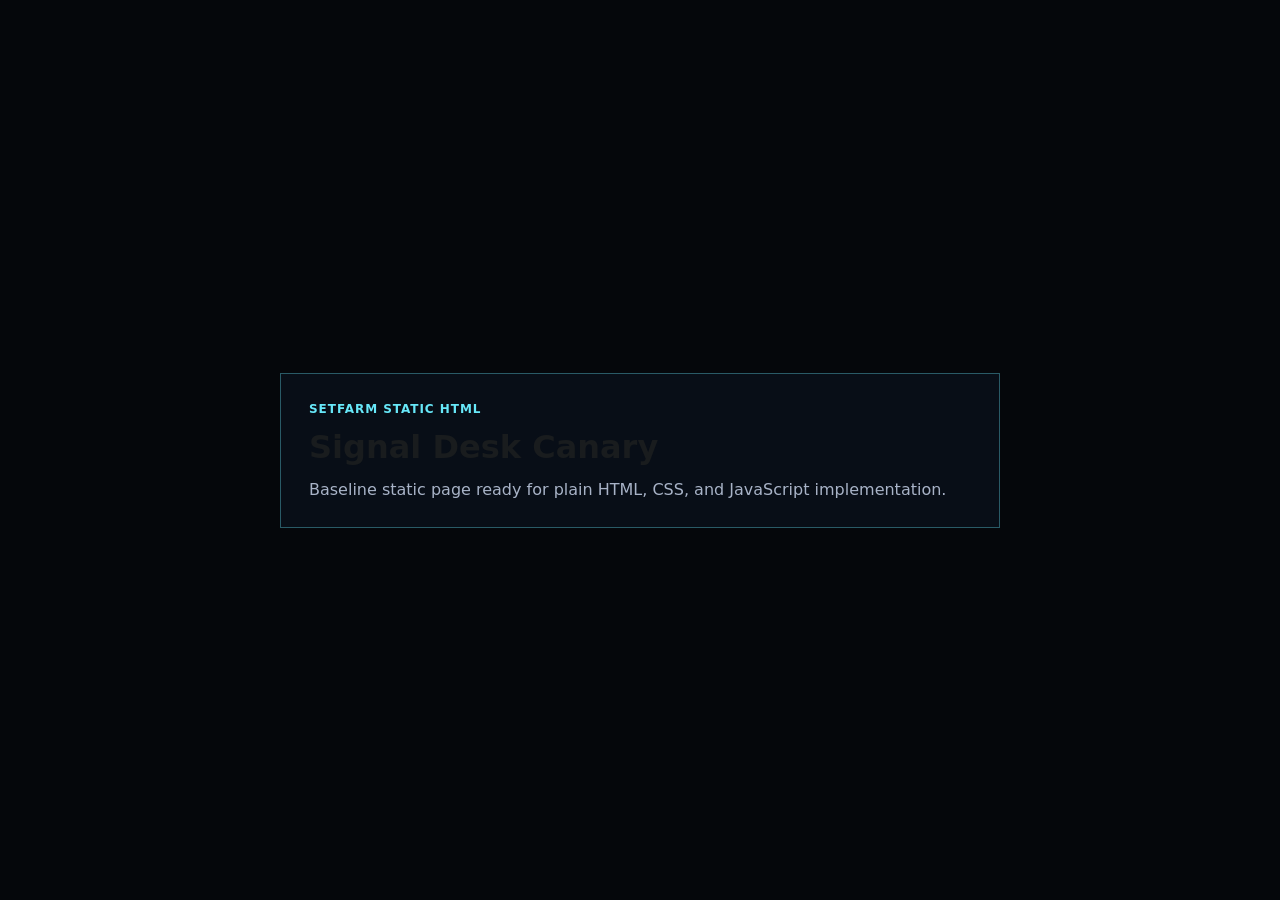
==== index.html @ fb51433f "chore: scaffold static html app" ====
<!doctype html>
<html lang="en">
  <head>
    <meta charset="UTF-8" />
    <meta name="viewport" content="width=device-width, initial-scale=1.0" />
    <title>Signal Desk Canary</title>
    <link rel="stylesheet" href="assets/css/styles.css" />
  </head>
  <body>
    <main data-setfarm-root="baseline" data-testid="setfarm-app-root" class="app-shell">
      <section class="hero">
        <p class="eyebrow">Setfarm Static HTML</p>
        <h1>Signal Desk Canary</h1>
        <p class="summary">Baseline static page ready for plain HTML, CSS, and JavaScript implementation.</p>
      </section>
    </main>
    <script src="assets/js/app.js" defer></script>
    <script src="assets/js/test-bridge.js" defer></script>
  </body>
</html>
---- assets/css/styles.css ----
@import "../../stitch/design-tokens.css";

:root {
  color-scheme: dark;
  font-family: var(--font-family-base, ui-sans-serif, system-ui, -apple-system, BlinkMacSystemFont, "Segoe UI", sans-serif);
  background: var(--color-background, #05070b);
  color: var(--color-on-background, #e5f7ff);
}

* {
  box-sizing: border-box;
}

body {
  margin: 0;
  min-width: 320px;
  min-height: 100vh;
  background: #05070b;
}

.app-shell {
  min-height: 100vh;
  display: grid;
  place-items: center;
  padding: 32px;
}

.hero {
  width: min(720px, 100%);
  border: 1px solid rgba(103, 232, 249, 0.35);
  background: rgba(9, 16, 26, 0.82);
  padding: 28px;
}

.eyebrow {
  margin: 0 0 12px;
  color: #67e8f9;
  font-size: 12px;
  font-weight: 800;
  letter-spacing: 0.08em;
  text-transform: uppercase;
}

h1 {
  margin: 0;
  font-size: 32px;
}

.summary {
  margin: 14px 0 0;
  color: #a8b3c7;
}
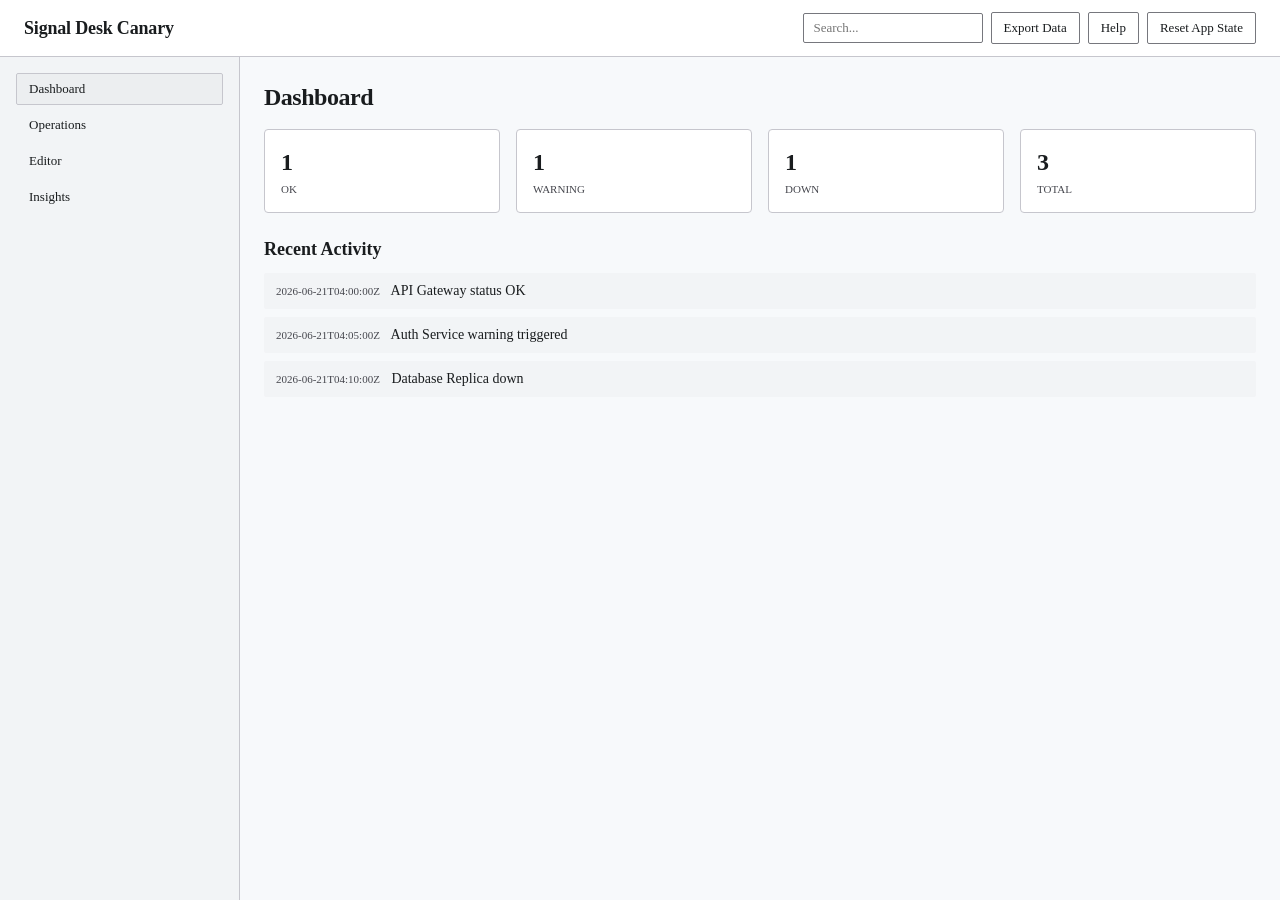
==== commit 22ecff4b: "feat: US-001 - Signal Desk Canary - app shell, state and persistence" ====
--- a/index.html
+++ b/index.html
@@ -7,13 +7,85 @@
     <link rel="stylesheet" href="assets/css/styles.css" />
   </head>
   <body>
-    <main data-setfarm-root="baseline" data-testid="setfarm-app-root" class="app-shell">
-      <section class="hero">
-        <p class="eyebrow">Setfarm Static HTML</p>
-        <h1>Signal Desk Canary</h1>
-        <p class="summary">Baseline static page ready for plain HTML, CSS, and JavaScript implementation.</p>
-      </section>
-    </main>
+    <div class="app-shell" data-setfarm-root="baseline" data-testid="setfarm-app-root">
+      <header class="app-header">
+        <div class="brand">Signal Desk Canary</div>
+        <div class="global-actions">
+          <input
+            type="text"
+            class="search-input"
+            placeholder="Search..."
+            aria-label="Search"
+            data-action-id="global-search"
+            oninput="app.handleSearch(this.value)"
+          />
+          <button type="button" data-action-id="export-data" onclick="app.exportData()">Export Data</button>
+          <button type="button" data-action-id="help" onclick="app.showHelp()">Help</button>
+          <button type="button" data-action-id="reset-app-state" onclick="app.reset()">Reset App State</button>
+        </div>
+      </header>
+      <div class="app-body">
+        <aside class="app-sidebar">
+          <nav class="main-nav">
+            <button type="button" data-nav="dashboard" onclick="app.navigate('dashboard')">Dashboard</button>
+            <button type="button" data-nav="operations" onclick="app.navigate('operations')">Operations</button>
+            <button type="button" data-nav="editor" onclick="app.navigate('editor')">Editor</button>
+            <button type="button" data-nav="insights" onclick="app.navigate('insights')">Insights</button>
+          </nav>
+        </aside>
+        <main class="app-content" id="app-content">
+          <!-- Content rendered by app.js -->
+        </main>
+      </div>
+    </div>
+
+    <script src="assets/js/signal-desk-canary.state.js"></script>
+    <script src="assets/js/signal-desk-canary.storage.js"></script>
+    <script id="seed-data" type="application/json">
+{
+  "signals": [
+    {
+      "id": "sig-001",
+      "name": "API Gateway",
+      "status": "ok",
+      "description": "Primary API gateway health"
+    },
+    {
+      "id": "sig-002",
+      "name": "Auth Service",
+      "status": "warn",
+      "description": "Authentication latency elevated"
+    },
+    {
+      "id": "sig-003",
+      "name": "Database Replica",
+      "status": "down",
+      "description": "Replica sync lag critical"
+    }
+  ],
+  "activities": [
+    {
+      "id": "evt-001",
+      "message": "API Gateway status OK",
+      "timestamp": "2026-06-21T04:00:00Z"
+    },
+    {
+      "id": "evt-002",
+      "message": "Auth Service warning triggered",
+      "timestamp": "2026-06-21T04:05:00Z"
+    },
+    {
+      "id": "evt-003",
+      "message": "Database Replica down",
+      "timestamp": "2026-06-21T04:10:00Z"
+    }
+  ],
+  "preferences": {
+    "theme": "light",
+    "refreshInterval": 30
+  }
+}
+    </script>
     <script src="assets/js/app.js" defer></script>
     <script src="assets/js/test-bridge.js" defer></script>
   </body>
--- a/assets/css/styles.css
+++ b/assets/css/styles.css
@@ -1,10 +1,10 @@
 @import "../../stitch/design-tokens.css";
 
 :root {
-  color-scheme: dark;
-  font-family: var(--font-family-base, ui-sans-serif, system-ui, -apple-system, BlinkMacSystemFont, "Segoe UI", sans-serif);
-  background: var(--color-background, #05070b);
-  color: var(--color-on-background, #e5f7ff);
+  color-scheme: light;
+  font-family: var(--font-family-base, Inter, ui-sans-serif, system-ui, -apple-system, BlinkMacSystemFont, "Segoe UI", sans-serif);
+  background: var(--color-background, #f7f9fb);
+  color: var(--color-on-background, #191c1e);
 }
 
 * {
@@ -15,38 +15,366 @@
   margin: 0;
   min-width: 320px;
   min-height: 100vh;
-  background: #05070b;
+  background: var(--color-background, #f7f9fb);
+  color: var(--color-on-background, #191c1e);
+  font-family: var(--font-body-md, Inter, sans-serif);
+  font-size: 14px;
+  line-height: 20px;
 }
 
 .app-shell {
   min-height: 100vh;
   display: grid;
-  place-items: center;
-  padding: 32px;
-}
-
-.hero {
-  width: min(720px, 100%);
-  border: 1px solid rgba(103, 232, 249, 0.35);
-  background: rgba(9, 16, 26, 0.82);
-  padding: 28px;
-}
-
-.eyebrow {
-  margin: 0 0 12px;
-  color: #67e8f9;
+  grid-template-rows: auto 1fr;
+}
+
+.app-header {
+  display: flex;
+  align-items: center;
+  justify-content: space-between;
+  gap: 16px;
+  padding: 12px 24px;
+  background: var(--color-surface-container-lowest, #ffffff);
+  border-bottom: 1px solid var(--color-outline-variant, #c6c6cd);
+}
+
+.brand {
+  font-family: var(--font-headline-md, Inter, sans-serif);
+  font-size: 18px;
+  font-weight: 600;
+  line-height: 24px;
+  letter-spacing: -0.01em;
+  color: var(--color-on-surface, #191c1e);
+}
+
+.global-actions {
+  display: flex;
+  align-items: center;
+  gap: 8px;
+  flex-wrap: wrap;
+}
+
+.app-body {
+  display: grid;
+  grid-template-columns: 240px 1fr;
+  min-height: 0;
+}
+
+.app-sidebar {
+  background: var(--color-surface-container-low, #f2f4f6);
+  border-right: 1px solid var(--color-outline-variant, #c6c6cd);
+  padding: 16px;
+}
+
+.main-nav {
+  display: flex;
+  flex-direction: column;
+  gap: 4px;
+}
+
+.main-nav button,
+.global-actions button,
+.toolbar button,
+.form-actions button,
+.data-table button {
+  appearance: none;
+  border: 1px solid var(--color-outline, #76777d);
+  border-radius: var(--radius-DEFAULT, 0.125rem);
+  background: var(--color-surface-container-lowest, #ffffff);
+  color: var(--color-on-surface, #191c1e);
+  font-family: inherit;
+  font-size: 13px;
+  font-weight: 500;
+  line-height: 18px;
+  padding: 6px 12px;
+  cursor: pointer;
+  transition: background 0.15s ease;
+}
+
+.main-nav button {
+  text-align: left;
+  border-color: transparent;
+  background: transparent;
+}
+
+.main-nav button:hover,
+.main-nav button.active {
+  background: var(--color-surface-container, #eceef0);
+  border-color: var(--color-outline-variant, #c6c6cd);
+}
+
+.global-actions button:hover,
+.toolbar button:hover,
+.form-actions button:hover,
+.data-table button:hover {
+  background: var(--color-surface-container, #eceef0);
+}
+
+.app-content {
+  padding: 24px;
+  overflow: auto;
+}
+
+.app-content h2 {
+  font-family: var(--font-headline-lg, Inter, sans-serif);
+  font-size: 24px;
+  font-weight: 600;
+  line-height: 32px;
+  letter-spacing: -0.02em;
+  margin: 0 0 16px;
+}
+
+.app-content h3 {
+  font-family: var(--font-headline-md, Inter, sans-serif);
+  font-size: 18px;
+  font-weight: 600;
+  line-height: 24px;
+  margin: 24px 0 12px;
+}
+
+.search-input {
+  appearance: none;
+  border: 1px solid var(--color-outline, #76777d);
+  border-radius: var(--radius-DEFAULT, 0.125rem);
+  background: var(--color-surface-container-lowest, #ffffff);
+  color: var(--color-on-surface, #191c1e);
+  font-family: inherit;
+  font-size: 13px;
+  padding: 6px 10px;
+  min-width: 180px;
+}
+
+.search-input:focus {
+  outline: none;
+  border-color: var(--color-on-surface, #191c1e);
+}
+
+.toolbar {
+  display: flex;
+  align-items: center;
+  gap: 8px;
+  margin-bottom: 16px;
+  flex-wrap: wrap;
+}
+
+.metric-grid {
+  display: grid;
+  grid-template-columns: repeat(auto-fit, minmax(120px, 1fr));
+  gap: 16px;
+  margin-bottom: 16px;
+}
+
+.metric {
+  background: var(--color-surface-container-lowest, #ffffff);
+  border: 1px solid var(--color-outline-variant, #c6c6cd);
+  border-radius: var(--radius-lg, 0.25rem);
+  padding: 16px;
+  display: flex;
+  flex-direction: column;
+  gap: 4px;
+}
+
+.metric-value {
+  font-family: var(--font-headline-lg, Inter, sans-serif);
+  font-size: 24px;
+  font-weight: 600;
+  line-height: 32px;
+}
+
+.metric-label {
+  font-family: var(--font-label-sm, "JetBrains Mono", monospace);
+  font-size: 11px;
+  font-weight: 500;
+  line-height: 14px;
+  text-transform: uppercase;
+  color: var(--color-on-surface-variant, #45464d);
+}
+
+.activity-list {
+  list-style: none;
+  margin: 0;
+  padding: 0;
+  display: flex;
+  flex-direction: column;
+  gap: 8px;
+}
+
+.activity-list li {
+  background: var(--color-surface-container-low, #f2f4f6);
+  border-radius: var(--radius-DEFAULT, 0.125rem);
+  padding: 8px 12px;
+}
+
+.activity-list code {
+  font-family: var(--font-label-sm, "JetBrains Mono", monospace);
+  font-size: 11px;
+  color: var(--color-on-surface-variant, #45464d);
+  margin-right: 8px;
+}
+
+.data-table {
+  width: 100%;
+  border-collapse: collapse;
+  background: var(--color-surface-container-lowest, #ffffff);
+  border: 1px solid var(--color-outline-variant, #c6c6cd);
+  border-radius: var(--radius-lg, 0.25rem);
+  overflow: hidden;
+}
+
+.data-table th,
+.data-table td {
+  text-align: left;
+  padding: 8px 12px;
+  border-bottom: 1px solid var(--color-outline-variant, #c6c6cd);
+}
+
+.data-table th {
+  font-family: var(--font-label-sm, "JetBrains Mono", monospace);
+  font-size: 11px;
+  font-weight: 500;
+  line-height: 14px;
+  text-transform: uppercase;
+  background: var(--color-surface-container-low, #f2f4f6);
+  color: var(--color-on-surface-variant, #45464d);
+}
+
+.data-table tbody tr:hover {
+  background: var(--color-surface-container-low, #f2f4f6);
+}
+
+.data-table button {
+  padding: 4px 8px;
   font-size: 12px;
-  font-weight: 800;
-  letter-spacing: 0.08em;
-  text-transform: uppercase;
-}
-
-h1 {
-  margin: 0;
-  font-size: 32px;
-}
-
-.summary {
-  margin: 14px 0 0;
-  color: #a8b3c7;
-}
+}
+
+.status-chip {
+  display: inline-flex;
+  align-items: center;
+  gap: 6px;
+  padding: 2px 8px;
+  border-radius: var(--radius-full, 0.75rem);
+  font-family: var(--font-label-sm, "JetBrains Mono", monospace);
+  font-size: 11px;
+  font-weight: 500;
+  line-height: 14px;
+}
+
+.status-chip::before {
+  content: "";
+  width: 8px;
+  height: 8px;
+  border-radius: 50%;
+  display: inline-block;
+}
+
+.status-ok {
+  background: #dcfce7;
+  color: #166534;
+}
+
+.status-ok::before {
+  background: #22c55e;
+}
+
+.status-warn {
+  background: #fef3c7;
+  color: #92400e;
+}
+
+.status-warn::before {
+  background: #f59e0b;
+}
+
+.status-down {
+  background: #fee2e2;
+  color: #991b1b;
+}
+
+.status-down::before {
+  background: #f43f5e;
+}
+
+.distribution {
+  display: flex;
+  height: 24px;
+  border-radius: var(--radius-lg, 0.25rem);
+  overflow: hidden;
+  background: var(--color-surface-container-high, #e6e8ea);
+  margin-bottom: 16px;
+}
+
+.dist-bar {
+  min-width: 4px;
+}
+
+form {
+  display: flex;
+  flex-direction: column;
+  gap: 12px;
+  max-width: 480px;
+  background: var(--color-surface-container-lowest, #ffffff);
+  border: 1px solid var(--color-outline-variant, #c6c6cd);
+  border-radius: var(--radius-lg, 0.25rem);
+  padding: 16px;
+}
+
+form label {
+  display: flex;
+  flex-direction: column;
+  gap: 4px;
+  font-size: 13px;
+  font-weight: 500;
+}
+
+form input,
+form select,
+form textarea {
+  appearance: none;
+  border: 1px solid var(--color-outline, #76777d);
+  border-radius: var(--radius-DEFAULT, 0.125rem);
+  padding: 6px 10px;
+  font-family: inherit;
+  font-size: 13px;
+  background: var(--color-surface-container-lowest, #ffffff);
+  color: var(--color-on-surface, #191c1e);
+}
+
+form input:focus,
+form select:focus,
+form textarea:focus {
+  outline: none;
+  border-color: var(--color-on-surface, #191c1e);
+}
+
+form textarea {
+  min-height: 80px;
+  resize: vertical;
+}
+
+.form-actions {
+  display: flex;
+  gap: 8px;
+  margin-top: 4px;
+}
+
+@media (max-width: 768px) {
+  .app-body {
+    grid-template-columns: 1fr;
+    grid-template-rows: auto 1fr;
+  }
+
+  .app-sidebar {
+    border-right: none;
+    border-bottom: 1px solid var(--color-outline-variant, #c6c6cd);
+  }
+
+  .main-nav {
+    flex-direction: row;
+    flex-wrap: wrap;
+  }
+
+  .app-header {
+    flex-direction: column;
+    align-items: flex-start;
+  }
+}
